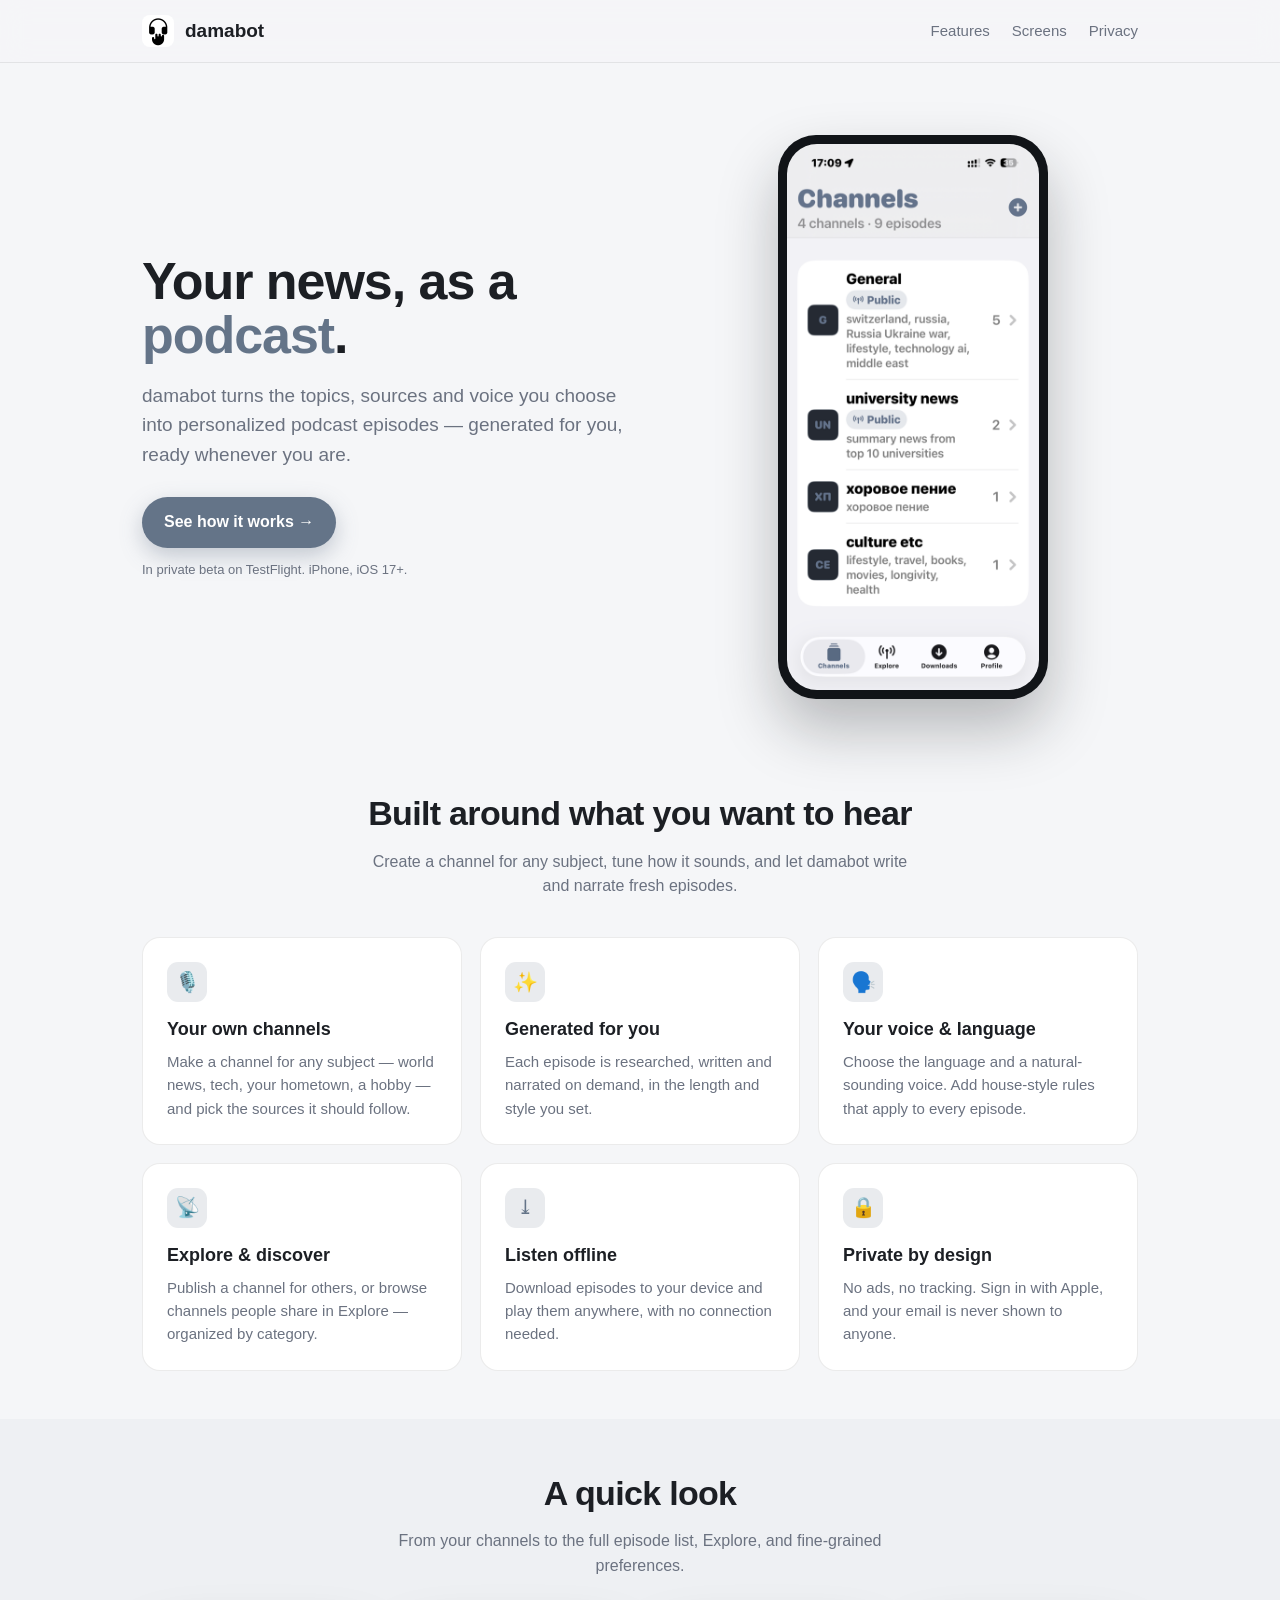
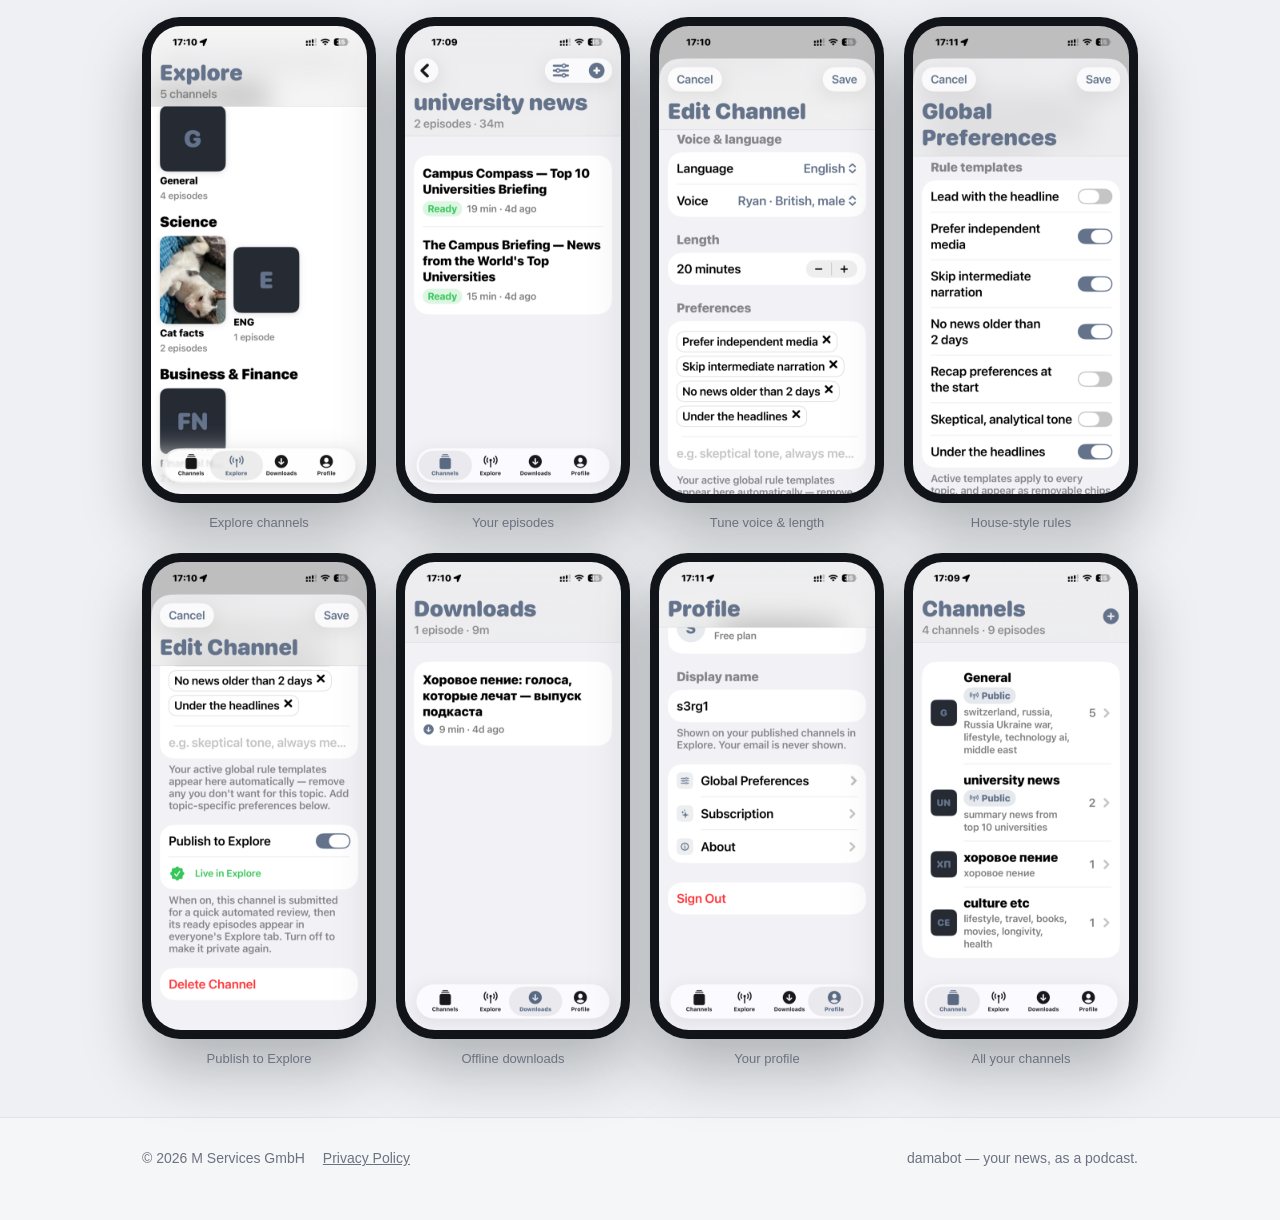
==== index.html @ f70e47fd "damabot marketing site + privacy policy" ====
<!DOCTYPE html>
<html lang="en">
<head>
  <meta charset="UTF-8" />
  <meta name="viewport" content="width=device-width, initial-scale=1.0" />
  <title>damabot — your news, as a podcast</title>
  <meta name="description" content="damabot turns the topics, sources and voices you choose into personalized news podcasts, generated for you and ready to listen on the go." />
  <link rel="icon" href="img/icon.png" />
  <link rel="apple-touch-icon" href="img/icon-180.png" />
  <meta property="og:title" content="damabot — your news, as a podcast" />
  <meta property="og:description" content="Personalized news podcasts, generated from the topics, sources and voices you choose." />
  <meta property="og:image" content="img/icon.png" />
  <link rel="stylesheet" href="style.css" />
</head>
<body>
  <header class="nav">
    <div class="wrap">
      <a class="brand" href="#top"><img src="img/icon.png" alt="damabot icon" /> damabot</a>
      <nav>
        <a href="#features">Features</a>
        <a href="#screens">Screens</a>
        <a href="privacy.html">Privacy</a>
      </nav>
    </div>
  </header>

  <main id="top">
    <section class="hero">
      <div class="wrap">
        <div>
          <h1>Your news, as a <span class="accent">podcast</span>.</h1>
          <p class="lead">damabot turns the topics, sources and voice you choose into personalized
          podcast episodes — generated for you, ready whenever you are.</p>
          <a class="cta" href="#features">See how it works →</a>
          <span class="cta-note">In private beta on TestFlight. iPhone, iOS 17+.</span>
        </div>
        <div class="hero-shot">
          <div class="phone"><img src="img/channels.png" alt="damabot Channels screen" /></div>
        </div>
      </div>
    </section>

    <section id="features">
      <div class="wrap">
        <h2 class="section-title">Built around what you want to hear</h2>
        <p class="section-sub">Create a channel for any subject, tune how it sounds, and let damabot
        write and narrate fresh episodes.</p>
        <div class="features">
          <div class="feature">
            <div class="ic">🎙️</div>
            <h3>Your own channels</h3>
            <p>Make a channel for any subject — world news, tech, your hometown, a hobby — and pick the sources it should follow.</p>
          </div>
          <div class="feature">
            <div class="ic">✨</div>
            <h3>Generated for you</h3>
            <p>Each episode is researched, written and narrated on demand, in the length and style you set.</p>
          </div>
          <div class="feature">
            <div class="ic">🗣️</div>
            <h3>Your voice & language</h3>
            <p>Choose the language and a natural-sounding voice. Add house-style rules that apply to every episode.</p>
          </div>
          <div class="feature">
            <div class="ic">📡</div>
            <h3>Explore & discover</h3>
            <p>Publish a channel for others, or browse channels people share in Explore — organized by category.</p>
          </div>
          <div class="feature">
            <div class="ic">⤓</div>
            <h3>Listen offline</h3>
            <p>Download episodes to your device and play them anywhere, with no connection needed.</p>
          </div>
          <div class="feature">
            <div class="ic">🔒</div>
            <h3>Private by design</h3>
            <p>No ads, no tracking. Sign in with Apple, and your email is never shown to anyone.</p>
          </div>
        </div>
      </div>
    </section>

    <section id="screens" style="background:#eef0f3;">
      <div class="wrap">
        <h2 class="section-title">A quick look</h2>
        <p class="section-sub">From your channels to the full episode list, Explore, and fine-grained preferences.</p>
        <div class="gallery">
          <figure><div class="phone"><img src="img/explore.png" alt="Explore screen" /></div><figcaption>Explore channels</figcaption></figure>
          <figure><div class="phone"><img src="img/episodes.png" alt="Episodes list" /></div><figcaption>Your episodes</figcaption></figure>
          <figure><div class="phone"><img src="img/edit-channel.png" alt="Channel editor" /></div><figcaption>Tune voice & length</figcaption></figure>
          <figure><div class="phone"><img src="img/preferences.png" alt="Global preferences" /></div><figcaption>House-style rules</figcaption></figure>
          <figure><div class="phone"><img src="img/publish.png" alt="Publish to Explore" /></div><figcaption>Publish to Explore</figcaption></figure>
          <figure><div class="phone"><img src="img/downloads.png" alt="Downloads" /></div><figcaption>Offline downloads</figcaption></figure>
          <figure><div class="phone"><img src="img/profile.png" alt="Profile" /></div><figcaption>Your profile</figcaption></figure>
          <figure><div class="phone"><img src="img/channels.png" alt="Channels" /></div><figcaption>All your channels</figcaption></figure>
        </div>
      </div>
    </section>
  </main>

  <footer>
    <div class="wrap">
      <span>© 2026 M Services GmbH</span>
      <a href="privacy.html">Privacy Policy</a>
      <span class="sp">damabot — your news, as a podcast.</span>
    </div>
  </footer>
</body>
</html>
---- style.css ----
:root {
  --accent: #647488;          /* app "slate" theme color */
  --accent-strong: #4d5b6b;
  --ink: #1c1f24;
  --muted: #6b7280;
  --bg: #f5f6f8;
  --card: #ffffff;
  --line: rgba(0,0,0,0.08);
  --radius: 18px;
  --maxw: 1040px;
  font-synthesis: none;
}

* { box-sizing: border-box; }

html { scroll-behavior: smooth; }

body {
  margin: 0;
  font-family: -apple-system, BlinkMacSystemFont, "Segoe UI", Roboto, Helvetica, Arial, sans-serif;
  color: var(--ink);
  background: var(--bg);
  line-height: 1.55;
  -webkit-font-smoothing: antialiased;
}

a { color: var(--accent-strong); }

.wrap { max-width: var(--maxw); margin: 0 auto; padding: 0 22px; }

/* ---- Nav ---- */
.nav {
  position: sticky; top: 0; z-index: 10;
  backdrop-filter: saturate(180%) blur(14px);
  background: rgba(245,246,248,0.8);
  border-bottom: 1px solid var(--line);
}
.nav .wrap { display: flex; align-items: center; gap: 14px; height: 62px; }
.brand { display: flex; align-items: center; gap: 11px; font-weight: 700; font-size: 19px; text-decoration: none; color: var(--ink); }
.brand img { width: 32px; height: 32px; border-radius: 8px; }
.nav nav { margin-left: auto; display: flex; gap: 22px; }
.nav nav a { text-decoration: none; color: var(--muted); font-weight: 500; font-size: 15px; }
.nav nav a:hover { color: var(--ink); }

/* ---- Hero ---- */
.hero { padding: 72px 0 40px; }
.hero .wrap { display: grid; grid-template-columns: 1.05fr 0.95fr; gap: 48px; align-items: center; }
.hero h1 { font-size: clamp(34px, 5vw, 52px); line-height: 1.05; letter-spacing: -0.02em; margin: 0 0 18px; }
.hero h1 .accent { color: var(--accent); }
.hero p.lead { font-size: 19px; color: var(--muted); margin: 0 0 28px; max-width: 30em; }
.cta { display: inline-flex; align-items: center; gap: 9px; background: var(--accent); color: #fff; text-decoration: none;
  font-weight: 600; padding: 13px 22px; border-radius: 999px; box-shadow: 0 8px 22px rgba(100,116,136,0.35); }
.cta:hover { background: var(--accent-strong); }
.cta-note { display: block; margin-top: 12px; font-size: 13px; color: var(--muted); }

.hero-shot { justify-self: center; }
.phone { width: 270px; max-width: 70vw; border-radius: 38px; padding: 9px; background: #111418;
  box-shadow: 0 30px 60px rgba(20,24,30,0.28); }
.phone img { width: 100%; display: block; border-radius: 30px; }

/* ---- Sections ---- */
section { padding: 48px 0; }
.section-title { text-align: center; font-size: clamp(26px, 3.6vw, 34px); letter-spacing: -0.02em; margin: 0 0 10px; }
.section-sub { text-align: center; color: var(--muted); margin: 0 auto 38px; max-width: 34em; }

/* ---- Features ---- */
.features { display: grid; grid-template-columns: repeat(3, 1fr); gap: 18px; }
.feature { background: var(--card); border: 1px solid var(--line); border-radius: var(--radius); padding: 24px; }
.feature .ic { width: 40px; height: 40px; border-radius: 11px; background: rgba(100,116,136,0.14); color: var(--accent);
  display: grid; place-items: center; margin-bottom: 14px; font-size: 20px; }
.feature h3 { margin: 0 0 6px; font-size: 18px; }
.feature p { margin: 0; color: var(--muted); font-size: 15px; }

/* ---- Gallery ---- */
.gallery { display: grid; grid-template-columns: repeat(4, 1fr); gap: 20px; }
.gallery figure { margin: 0; text-align: center; }
.gallery .phone { width: 100%; }
.gallery figcaption { margin-top: 10px; font-size: 13px; color: var(--muted); }

/* ---- Footer ---- */
footer { border-top: 1px solid var(--line); padding: 30px 0 50px; color: var(--muted); font-size: 14px; }
footer .wrap { display: flex; flex-wrap: wrap; gap: 8px 18px; align-items: center; }
footer a { color: var(--muted); }
footer .sp { margin-left: auto; }

/* ---- Legal page ---- */
.legal { background: var(--card); border: 1px solid var(--line); border-radius: var(--radius);
  padding: 38px clamp(20px, 5vw, 48px); margin: 40px auto; max-width: 800px; }
.legal h1 { margin-top: 0; letter-spacing: -0.02em; }
.legal h2 { margin-top: 30px; font-size: 20px; }
.legal p, .legal li { color: #33373d; }
.legal .updated { color: var(--muted); font-size: 14px; }
.back { display: inline-block; margin: 26px 0 0; text-decoration: none; font-weight: 600; }

@media (max-width: 860px) {
  .hero .wrap { grid-template-columns: 1fr; gap: 30px; text-align: center; }
  .hero p.lead { margin-left: auto; margin-right: auto; }
  .features { grid-template-columns: 1fr; }
  .gallery { grid-template-columns: repeat(2, 1fr); }
  .nav nav { display: none; }
}
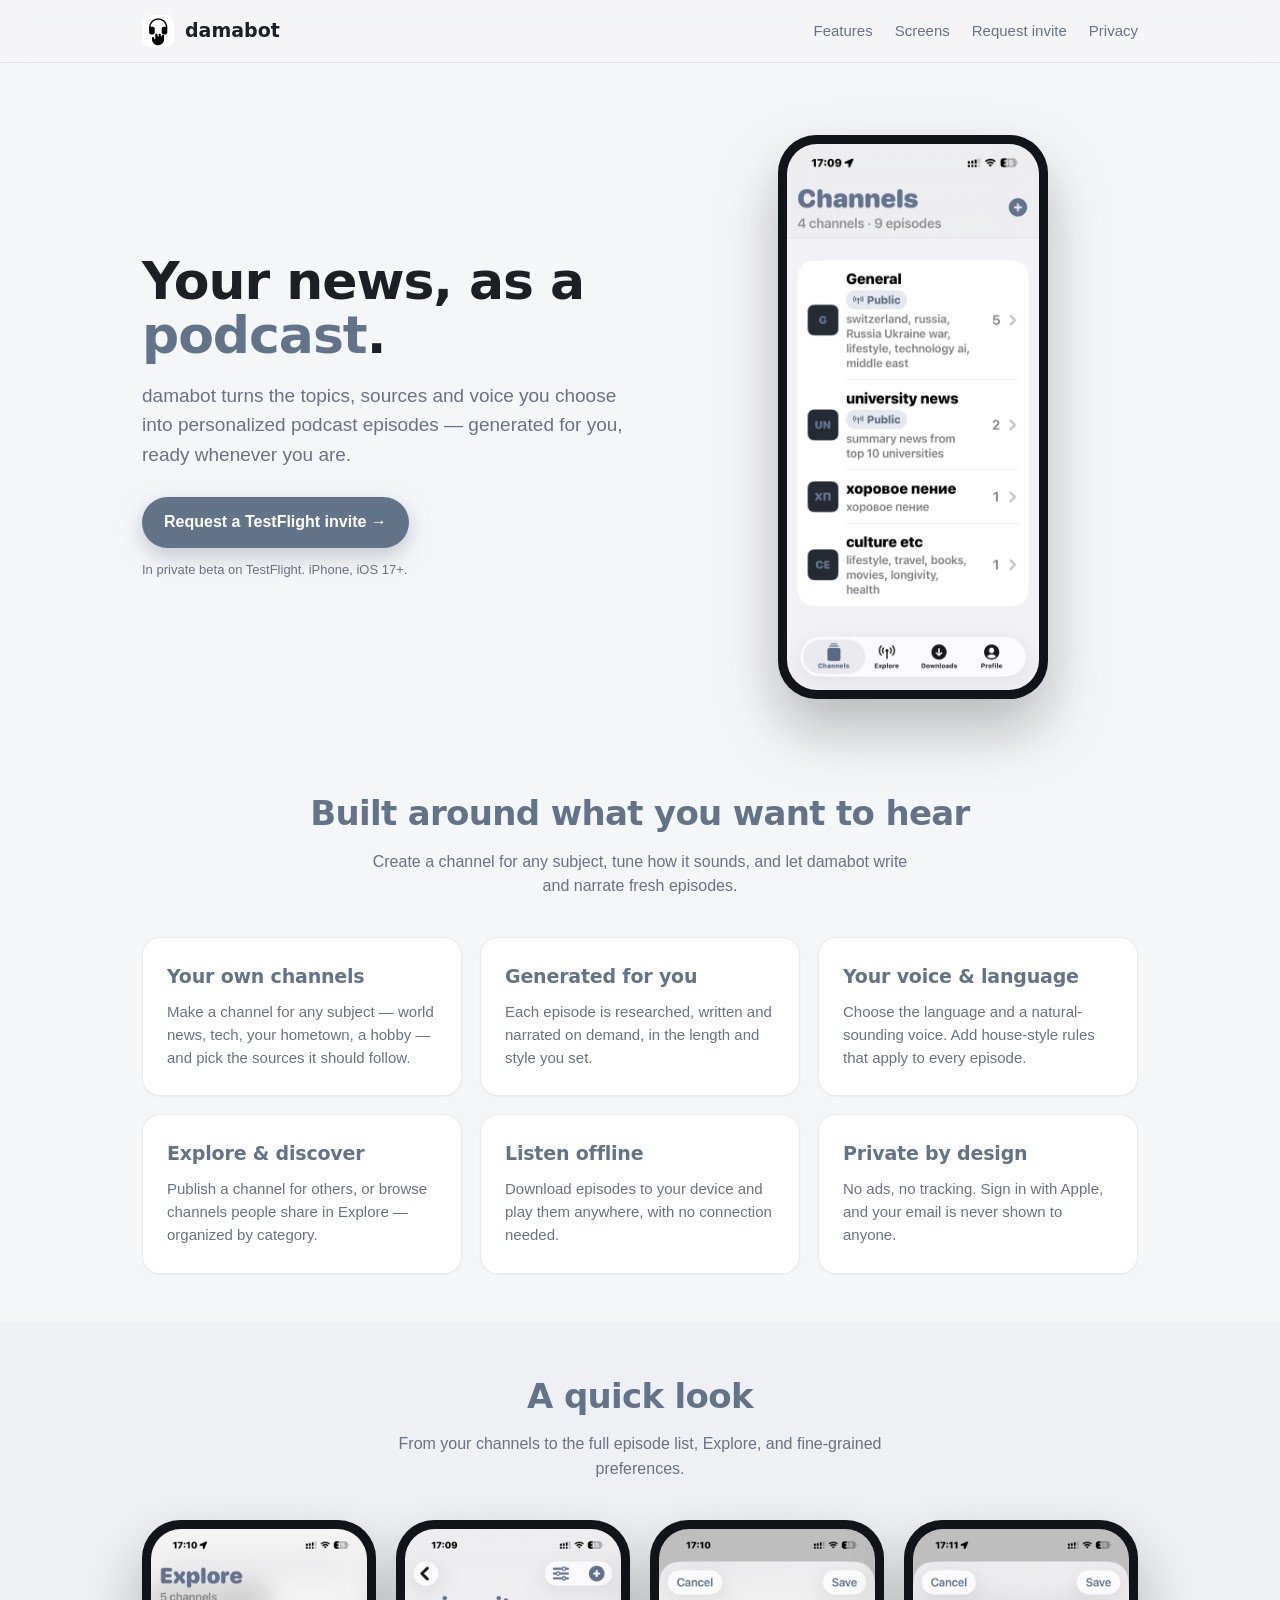
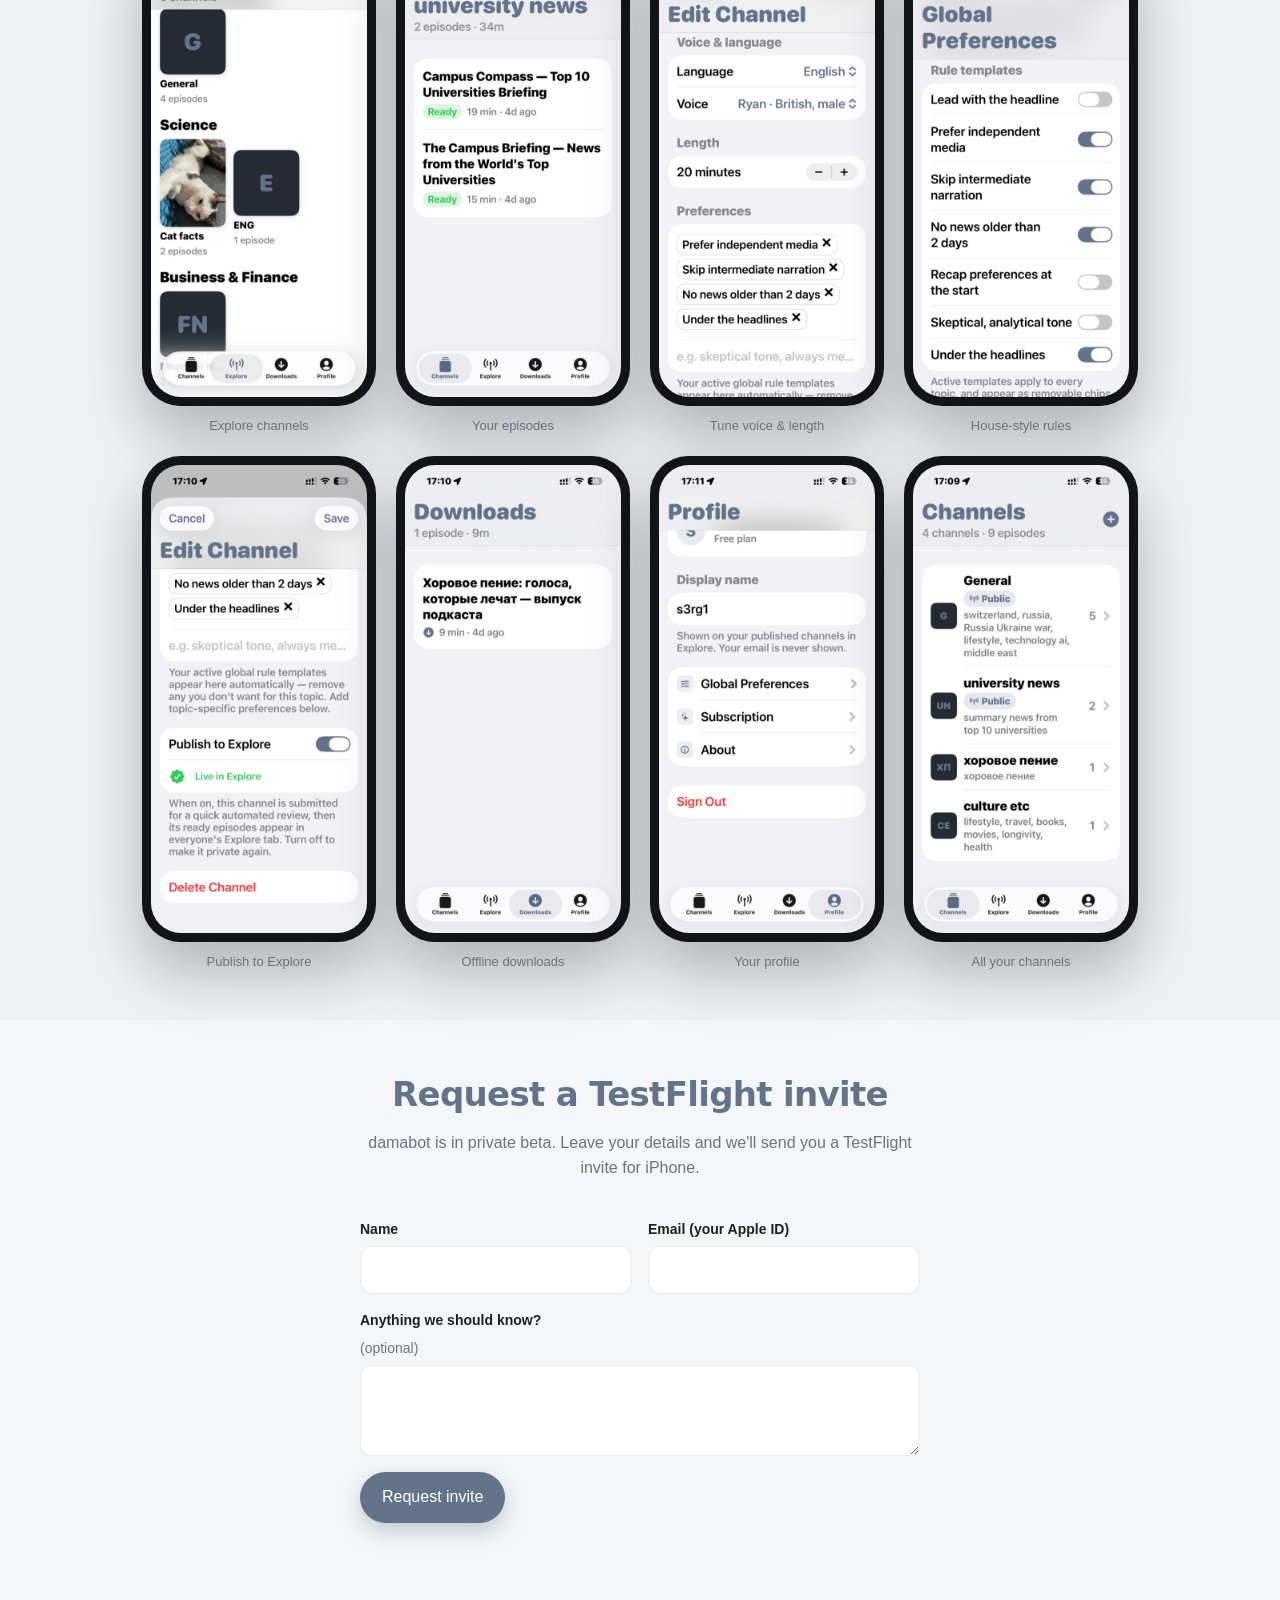
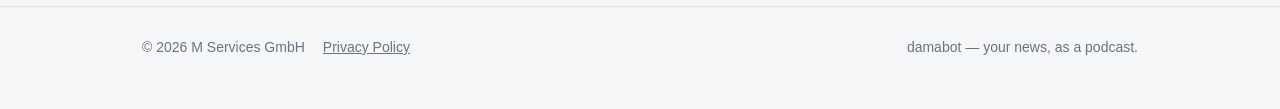
==== commit ba3de355: "Add TestFlight request form; restyle feature cards" ====
--- a/index.html
+++ b/index.html
@@ -19,6 +19,7 @@
       <nav>
         <a href="#features">Features</a>
         <a href="#screens">Screens</a>
+        <a href="#beta">Request invite</a>
         <a href="privacy.html">Privacy</a>
       </nav>
     </div>
@@ -31,7 +32,7 @@
           <h1>Your news, as a <span class="accent">podcast</span>.</h1>
           <p class="lead">damabot turns the topics, sources and voice you choose into personalized
           podcast episodes — generated for you, ready whenever you are.</p>
-          <a class="cta" href="#features">See how it works →</a>
+          <a class="cta" href="#beta">Request a TestFlight invite →</a>
           <span class="cta-note">In private beta on TestFlight. iPhone, iOS 17+.</span>
         </div>
         <div class="hero-shot">
@@ -47,32 +48,26 @@
         write and narrate fresh episodes.</p>
         <div class="features">
           <div class="feature">
-            <div class="ic">🎙️</div>
             <h3>Your own channels</h3>
             <p>Make a channel for any subject — world news, tech, your hometown, a hobby — and pick the sources it should follow.</p>
           </div>
           <div class="feature">
-            <div class="ic">✨</div>
             <h3>Generated for you</h3>
             <p>Each episode is researched, written and narrated on demand, in the length and style you set.</p>
           </div>
           <div class="feature">
-            <div class="ic">🗣️</div>
-            <h3>Your voice & language</h3>
+            <h3>Your voice &amp; language</h3>
             <p>Choose the language and a natural-sounding voice. Add house-style rules that apply to every episode.</p>
           </div>
           <div class="feature">
-            <div class="ic">📡</div>
-            <h3>Explore & discover</h3>
+            <h3>Explore &amp; discover</h3>
             <p>Publish a channel for others, or browse channels people share in Explore — organized by category.</p>
           </div>
           <div class="feature">
-            <div class="ic">⤓</div>
             <h3>Listen offline</h3>
             <p>Download episodes to your device and play them anywhere, with no connection needed.</p>
           </div>
           <div class="feature">
-            <div class="ic">🔒</div>
             <h3>Private by design</h3>
             <p>No ads, no tracking. Sign in with Apple, and your email is never shown to anyone.</p>
           </div>
@@ -96,6 +91,26 @@
         </div>
       </div>
     </section>
+
+    <section id="beta">
+      <div class="wrap">
+        <h2 class="section-title">Request a TestFlight invite</h2>
+        <p class="section-sub">damabot is in private beta. Leave your details and we'll send you a TestFlight invite for iPhone.</p>
+        <form class="beta-form" id="betaForm" action="https://formsubmit.co/contact@m-services.ch" method="POST">
+          <input type="hidden" name="_subject" value="damabot TestFlight request" />
+          <input type="hidden" name="_captcha" value="false" />
+          <input type="text" name="_honey" class="hp" tabindex="-1" autocomplete="off" aria-hidden="true" />
+          <div class="row">
+            <label>Name<input type="text" name="name" required /></label>
+            <label>Email (your Apple ID)<input type="email" name="email" required /></label>
+          </div>
+          <label>Anything we should know? <span style="font-weight:400;color:var(--muted)">(optional)</span>
+            <textarea name="note" rows="3"></textarea></label>
+          <button type="submit" class="cta">Request invite</button>
+          <p class="form-note" id="formNote" role="status"></p>
+        </form>
+      </div>
+    </section>
   </main>
 
   <footer>
@@ -105,5 +120,33 @@
       <span class="sp">damabot — your news, as a podcast.</span>
     </div>
   </footer>
+
+  <script>
+    // Submit the beta request without leaving the page (FormSubmit AJAX endpoint).
+    // Falls back to a normal POST (the form's action) if JavaScript is disabled.
+    document.getElementById('betaForm').addEventListener('submit', async function (e) {
+      e.preventDefault();
+      var form = e.target, note = document.getElementById('formNote');
+      if (form._honey.value) return;            // honeypot: ignore bots
+      note.className = 'form-note'; note.textContent = 'Sending…';
+      try {
+        var res = await fetch('https://formsubmit.co/ajax/contact@m-services.ch', {
+          method: 'POST',
+          headers: { 'Content-Type': 'application/json', 'Accept': 'application/json' },
+          body: JSON.stringify({
+            name: form.name.value, email: form.email.value, note: form.note.value,
+            _subject: 'damabot TestFlight request'
+          })
+        });
+        if (!res.ok) throw new Error();
+        form.reset();
+        note.className = 'form-note ok';
+        note.textContent = 'Thanks! We got your request and will send your TestFlight invite soon.';
+      } catch (_) {
+        note.className = 'form-note err';
+        note.textContent = 'Something went wrong — please email contact@m-services.ch directly.';
+      }
+    });
+  </script>
 </body>
 </html>
--- a/style.css
+++ b/style.css
@@ -8,6 +8,8 @@
   --line: rgba(0,0,0,0.08);
   --radius: 18px;
   --maxw: 1040px;
+  /* SF Rounded on Apple devices — matches the app's rounded, theme-colored titles. */
+  --rounded: ui-rounded, "SF Pro Rounded", -apple-system, BlinkMacSystemFont, system-ui, sans-serif;
   font-synthesis: none;
 }
 
@@ -36,7 +38,7 @@
   border-bottom: 1px solid var(--line);
 }
 .nav .wrap { display: flex; align-items: center; gap: 14px; height: 62px; }
-.brand { display: flex; align-items: center; gap: 11px; font-weight: 700; font-size: 19px; text-decoration: none; color: var(--ink); }
+.brand { display: flex; align-items: center; gap: 11px; font-family: var(--rounded); font-weight: 700; font-size: 19px; text-decoration: none; color: var(--ink); }
 .brand img { width: 32px; height: 32px; border-radius: 8px; }
 .nav nav { margin-left: auto; display: flex; gap: 22px; }
 .nav nav a { text-decoration: none; color: var(--muted); font-weight: 500; font-size: 15px; }
@@ -45,7 +47,7 @@
 /* ---- Hero ---- */
 .hero { padding: 72px 0 40px; }
 .hero .wrap { display: grid; grid-template-columns: 1.05fr 0.95fr; gap: 48px; align-items: center; }
-.hero h1 { font-size: clamp(34px, 5vw, 52px); line-height: 1.05; letter-spacing: -0.02em; margin: 0 0 18px; }
+.hero h1 { font-family: var(--rounded); font-size: clamp(34px, 5vw, 52px); line-height: 1.05; letter-spacing: -0.02em; margin: 0 0 18px; }
 .hero h1 .accent { color: var(--accent); }
 .hero p.lead { font-size: 19px; color: var(--muted); margin: 0 0 28px; max-width: 30em; }
 .cta { display: inline-flex; align-items: center; gap: 9px; background: var(--accent); color: #fff; text-decoration: none;
@@ -60,15 +62,15 @@
 
 /* ---- Sections ---- */
 section { padding: 48px 0; }
-.section-title { text-align: center; font-size: clamp(26px, 3.6vw, 34px); letter-spacing: -0.02em; margin: 0 0 10px; }
+.section-title { font-family: var(--rounded); text-align: center; font-size: clamp(26px, 3.6vw, 34px); letter-spacing: -0.02em; margin: 0 0 10px; color: var(--accent); }
 .section-sub { text-align: center; color: var(--muted); margin: 0 auto 38px; max-width: 34em; }
 
 /* ---- Features ---- */
 .features { display: grid; grid-template-columns: repeat(3, 1fr); gap: 18px; }
-.feature { background: var(--card); border: 1px solid var(--line); border-radius: var(--radius); padding: 24px; }
-.feature .ic { width: 40px; height: 40px; border-radius: 11px; background: rgba(100,116,136,0.14); color: var(--accent);
-  display: grid; place-items: center; margin-bottom: 14px; font-size: 20px; }
-.feature h3 { margin: 0 0 6px; font-size: 18px; }
+.feature { background: var(--card); border: 1px solid var(--line); border-radius: var(--radius); padding: 24px 24px 26px;
+  box-shadow: 0 1px 2px rgba(20,24,30,0.04); }
+.feature h3 { font-family: var(--rounded); margin: 0 0 8px; font-size: 19px; font-weight: 700;
+  letter-spacing: -0.01em; color: var(--accent); }
 .feature p { margin: 0; color: var(--muted); font-size: 15px; }
 
 /* ---- Gallery ---- */
@@ -76,6 +78,21 @@
 .gallery figure { margin: 0; text-align: center; }
 .gallery .phone { width: 100%; }
 .gallery figcaption { margin-top: 10px; font-size: 13px; color: var(--muted); }
+
+/* ---- Beta request form ---- */
+.beta-form { max-width: 560px; margin: 0 auto; display: flex; flex-direction: column; gap: 16px; }
+.beta-form .row { display: flex; gap: 16px; }
+.beta-form label { flex: 1; display: flex; flex-direction: column; gap: 6px; font-size: 14px; font-weight: 600; color: var(--ink); }
+.beta-form input, .beta-form textarea {
+  font: inherit; font-weight: 400; padding: 12px 14px; border: 1px solid var(--line); border-radius: 12px;
+  background: var(--card); color: var(--ink); width: 100%; }
+.beta-form input:focus, .beta-form textarea:focus { outline: 2px solid rgba(100,116,136,0.45); border-color: transparent; }
+.beta-form textarea { resize: vertical; }
+.beta-form button { align-self: flex-start; border: 0; cursor: pointer; font: inherit; }
+.form-note { margin: 2px 0 0; font-size: 14px; min-height: 1.2em; }
+.form-note.ok { color: #1d7a4d; }
+.form-note.err { color: #b3261e; }
+.hp { position: absolute; left: -9999px; }
 
 /* ---- Footer ---- */
 footer { border-top: 1px solid var(--line); padding: 30px 0 50px; color: var(--muted); font-size: 14px; }
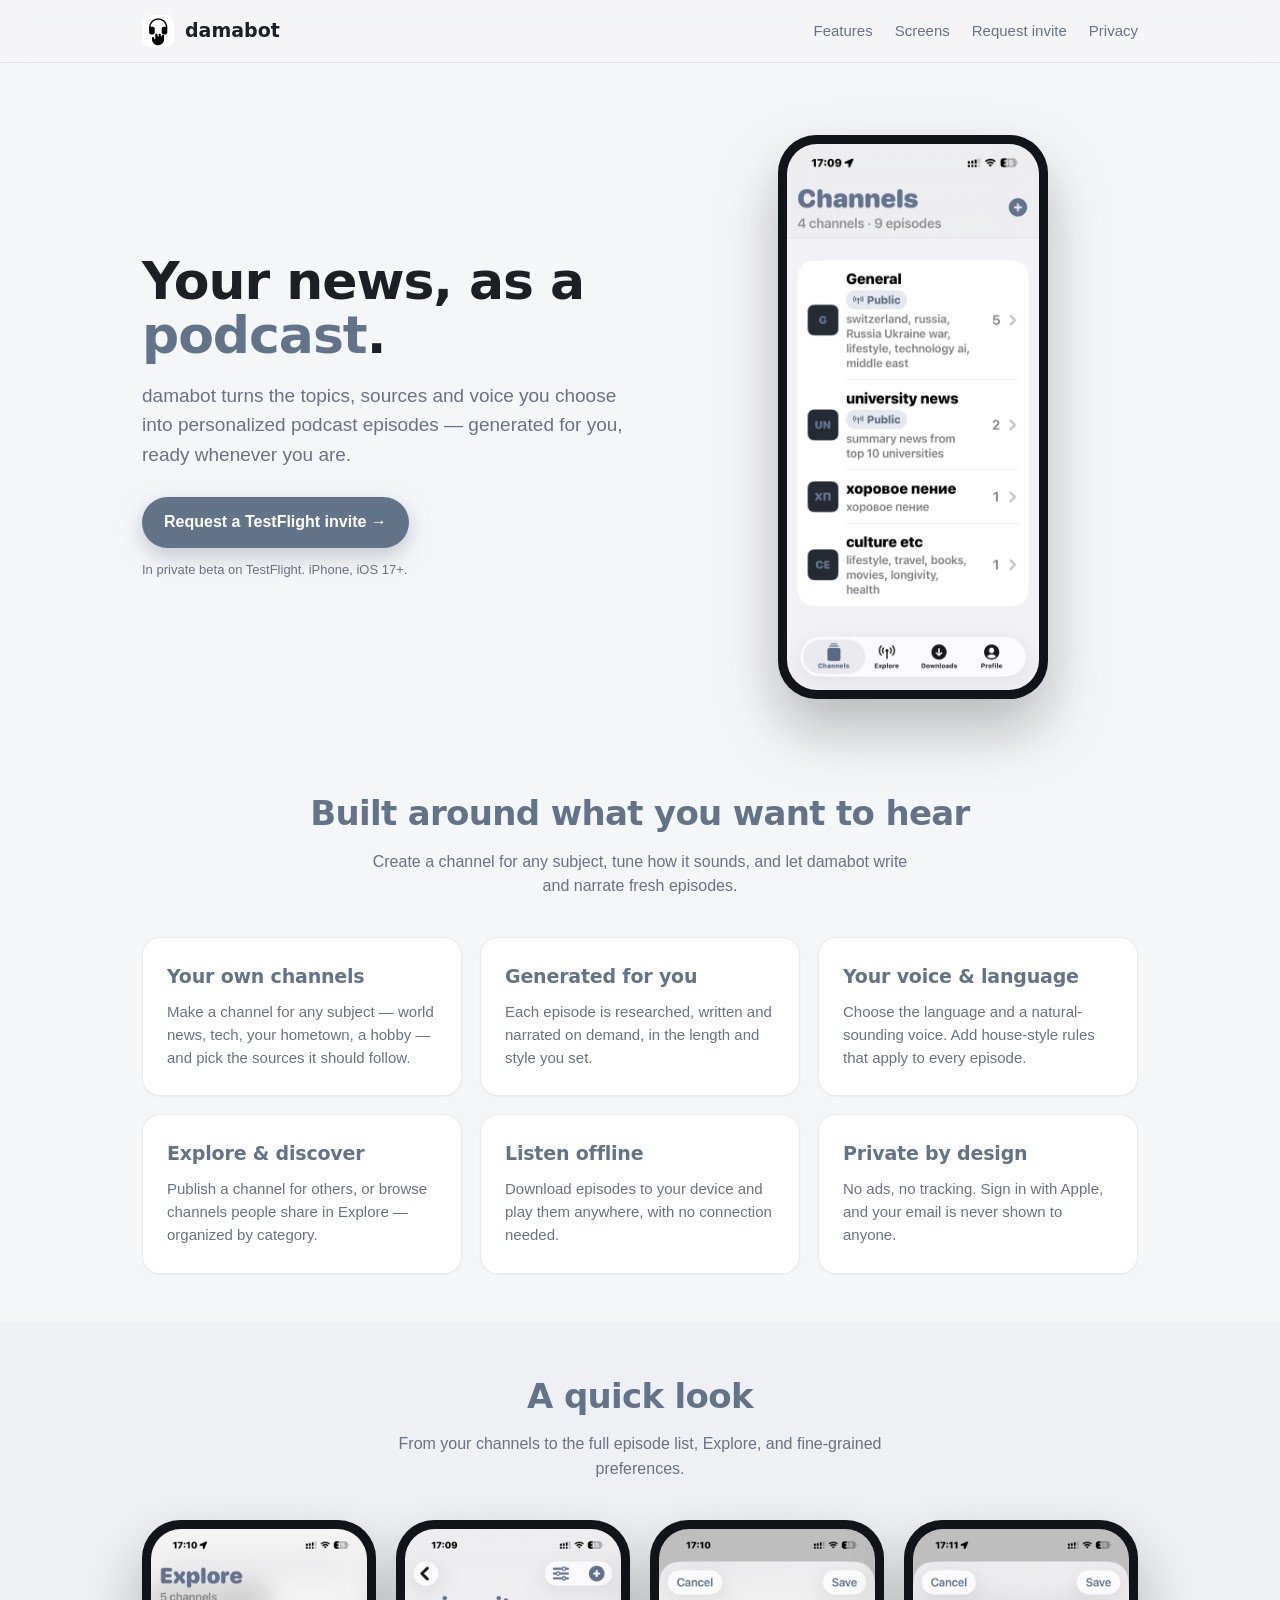
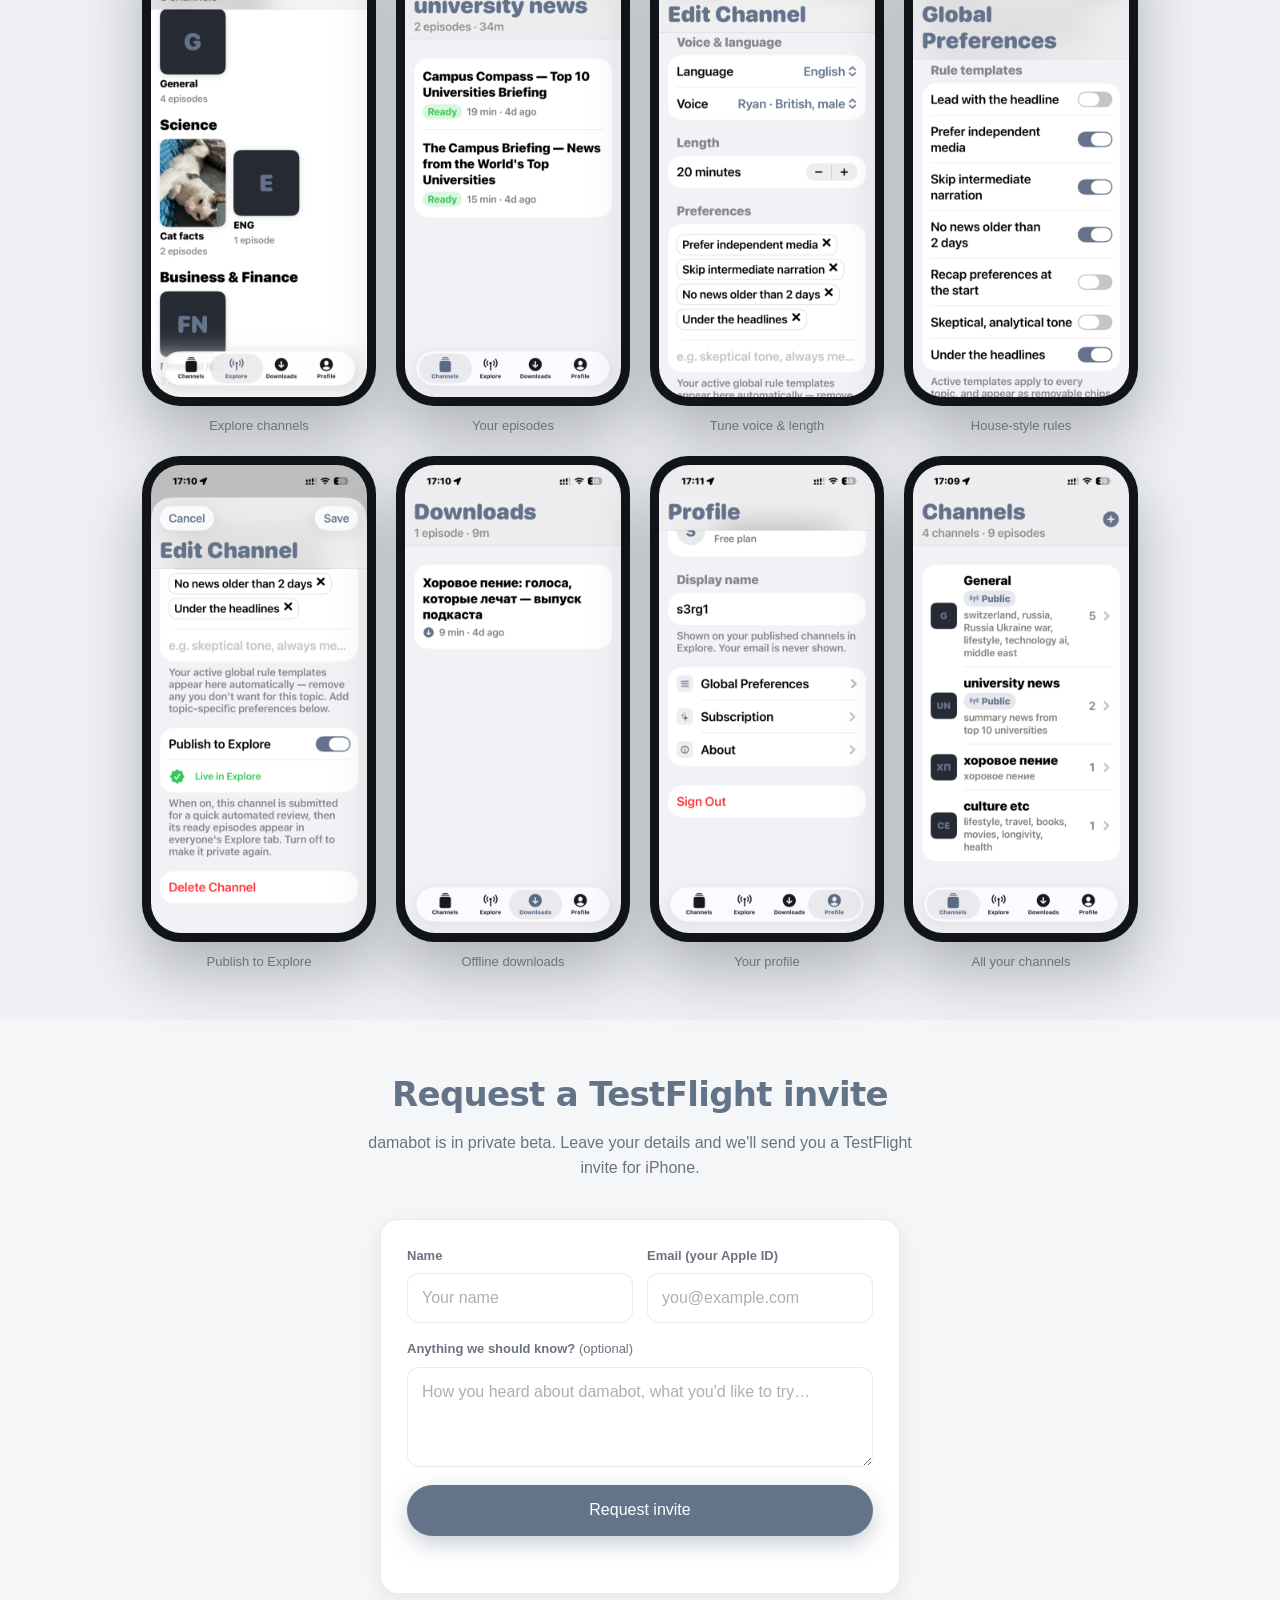
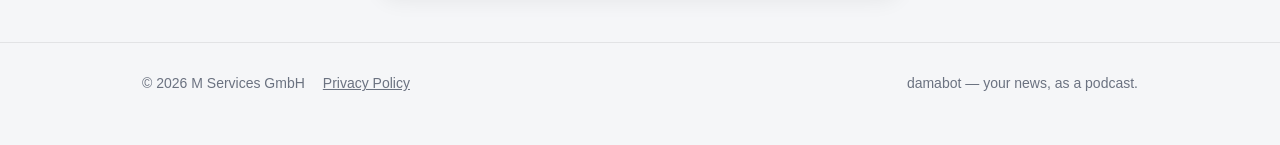
==== commit 5d5cfadd: "Polish beta form + cache-bust CSS" ====
--- a/index.html
+++ b/index.html
@@ -10,7 +10,7 @@
   <meta property="og:title" content="damabot — your news, as a podcast" />
   <meta property="og:description" content="Personalized news podcasts, generated from the topics, sources and voices you choose." />
   <meta property="og:image" content="img/icon.png" />
-  <link rel="stylesheet" href="style.css" />
+  <link rel="stylesheet" href="style.css?v=3" />
 </head>
 <body>
   <header class="nav">
@@ -101,11 +101,19 @@
           <input type="hidden" name="_captcha" value="false" />
           <input type="text" name="_honey" class="hp" tabindex="-1" autocomplete="off" aria-hidden="true" />
           <div class="row">
-            <label>Name<input type="text" name="name" required /></label>
-            <label>Email (your Apple ID)<input type="email" name="email" required /></label>
+            <div class="field">
+              <label for="bf-name">Name</label>
+              <input id="bf-name" type="text" name="name" placeholder="Your name" required />
+            </div>
+            <div class="field">
+              <label for="bf-email">Email (your Apple ID)</label>
+              <input id="bf-email" type="email" name="email" placeholder="you@example.com" required />
+            </div>
           </div>
-          <label>Anything we should know? <span style="font-weight:400;color:var(--muted)">(optional)</span>
-            <textarea name="note" rows="3"></textarea></label>
+          <div class="field">
+            <label for="bf-note">Anything we should know? <span class="opt">(optional)</span></label>
+            <textarea id="bf-note" name="note" rows="3" placeholder="How you heard about damabot, what you'd like to try…"></textarea>
+          </div>
           <button type="submit" class="cta">Request invite</button>
           <p class="form-note" id="formNote" role="status"></p>
         </form>
--- a/style.css
+++ b/style.css
@@ -80,19 +80,24 @@
 .gallery figcaption { margin-top: 10px; font-size: 13px; color: var(--muted); }
 
 /* ---- Beta request form ---- */
-.beta-form { max-width: 560px; margin: 0 auto; display: flex; flex-direction: column; gap: 16px; }
-.beta-form .row { display: flex; gap: 16px; }
-.beta-form label { flex: 1; display: flex; flex-direction: column; gap: 6px; font-size: 14px; font-weight: 600; color: var(--ink); }
-.beta-form input, .beta-form textarea {
-  font: inherit; font-weight: 400; padding: 12px 14px; border: 1px solid var(--line); border-radius: 12px;
-  background: var(--card); color: var(--ink); width: 100%; }
-.beta-form input:focus, .beta-form textarea:focus { outline: 2px solid rgba(100,116,136,0.45); border-color: transparent; }
-.beta-form textarea { resize: vertical; }
-.beta-form button { align-self: flex-start; border: 0; cursor: pointer; font: inherit; }
-.form-note { margin: 2px 0 0; font-size: 14px; min-height: 1.2em; }
+.beta-form { max-width: 520px; margin: 0 auto; background: var(--card); border: 1px solid var(--line);
+  border-radius: var(--radius); padding: 26px; box-shadow: 0 6px 22px rgba(20,24,30,0.07);
+  display: flex; flex-direction: column; gap: 16px; }
+.beta-form .row { display: flex; gap: 14px; }
+.beta-form .field { flex: 1; display: flex; flex-direction: column; gap: 7px; min-width: 0; }
+.beta-form label { font-size: 13px; font-weight: 600; color: var(--muted); }
+.beta-form label .opt { font-weight: 400; }
+.beta-form input, .beta-form textarea { font: inherit; padding: 12px 14px; border: 1px solid var(--line);
+  border-radius: 12px; background: #fff; color: var(--ink); width: 100%; }
+.beta-form input::placeholder, .beta-form textarea::placeholder { color: #aab0b8; }
+.beta-form input:focus, .beta-form textarea:focus { outline: none; border-color: var(--accent);
+  box-shadow: 0 0 0 3px rgba(100,116,136,0.18); }
+.beta-form textarea { resize: vertical; min-height: 80px; }
+.beta-form button { width: 100%; justify-content: center; border: 0; cursor: pointer; font: inherit; margin-top: 2px; }
+.form-note { margin: 0; text-align: center; font-size: 14px; min-height: 1.1em; }
 .form-note.ok { color: #1d7a4d; }
 .form-note.err { color: #b3261e; }
-.hp { position: absolute; left: -9999px; }
+.hp { position: absolute; left: -9999px; width: 1px; height: 1px; overflow: hidden; }
 
 /* ---- Footer ---- */
 footer { border-top: 1px solid var(--line); padding: 30px 0 50px; color: var(--muted); font-size: 14px; }
@@ -114,5 +119,6 @@
   .hero p.lead { margin-left: auto; margin-right: auto; }
   .features { grid-template-columns: 1fr; }
   .gallery { grid-template-columns: repeat(2, 1fr); }
+  .beta-form .row { flex-direction: column; }
   .nav nav { display: none; }
 }
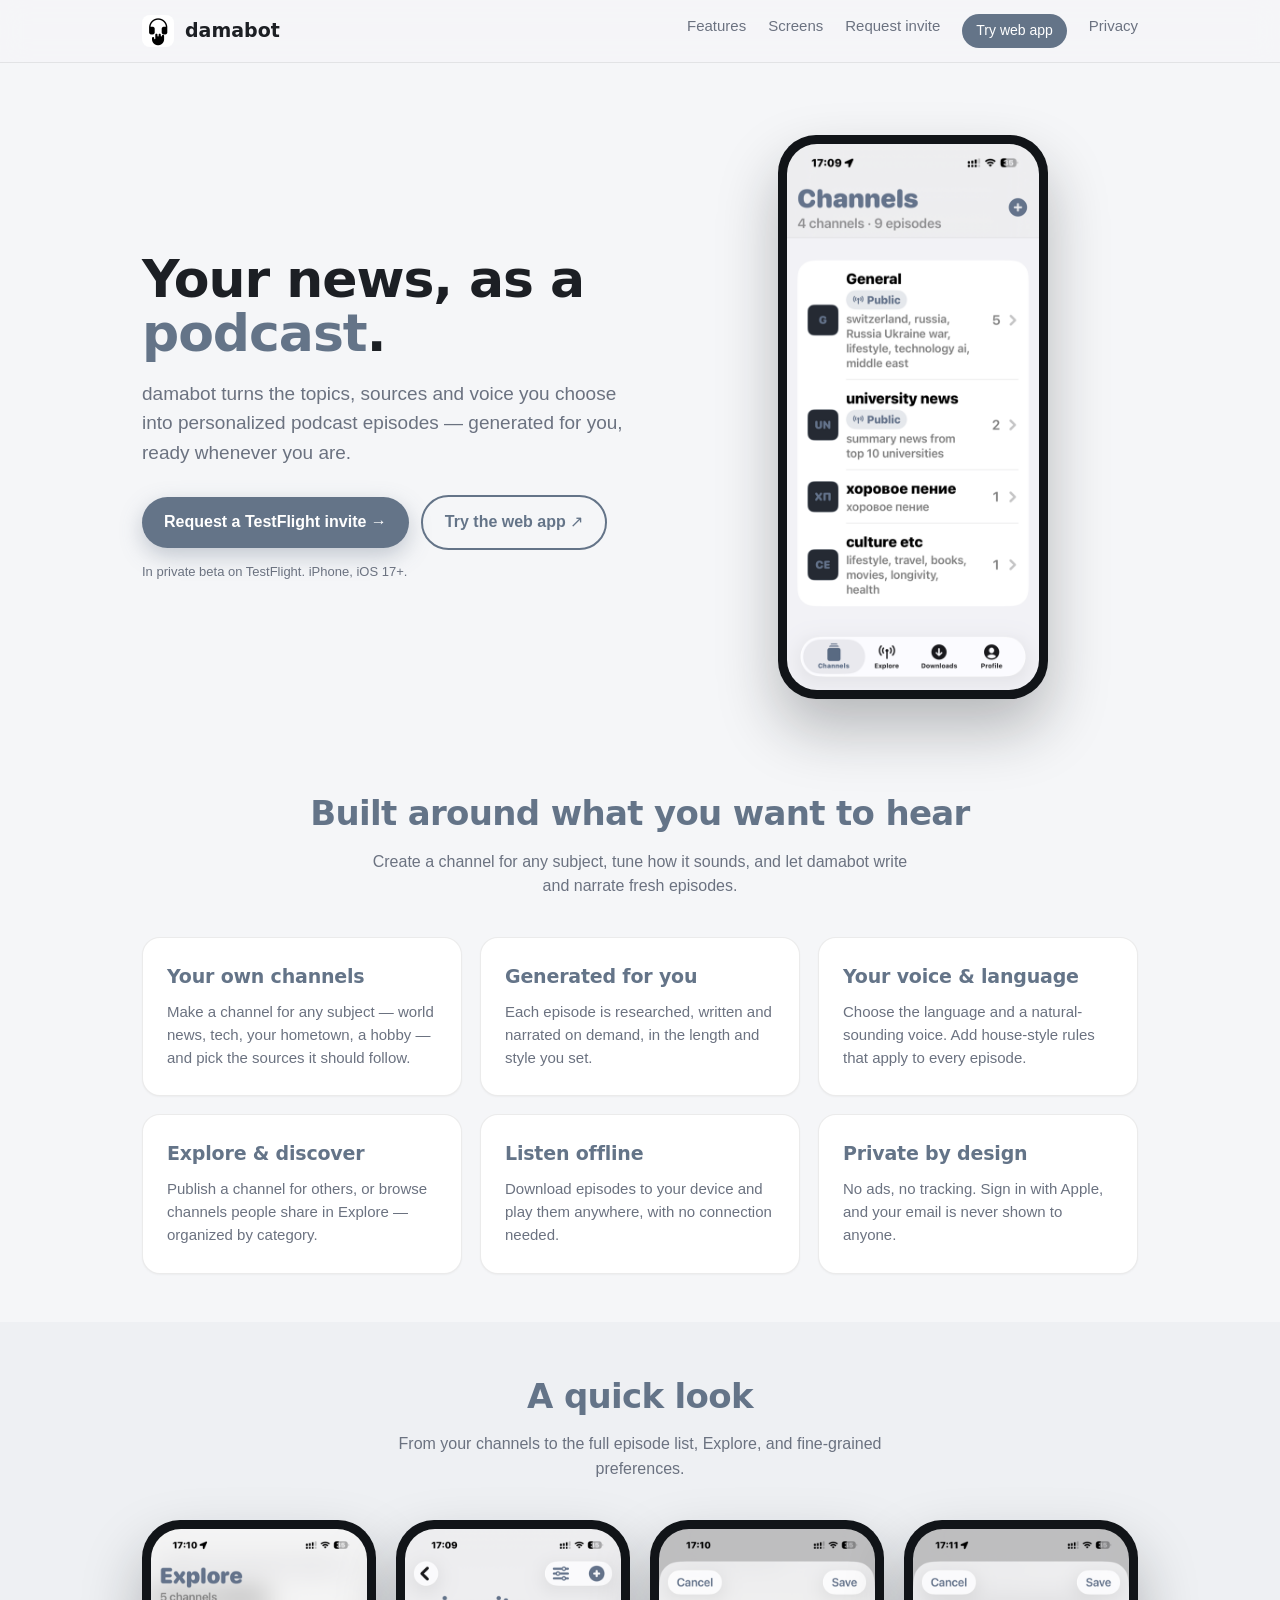
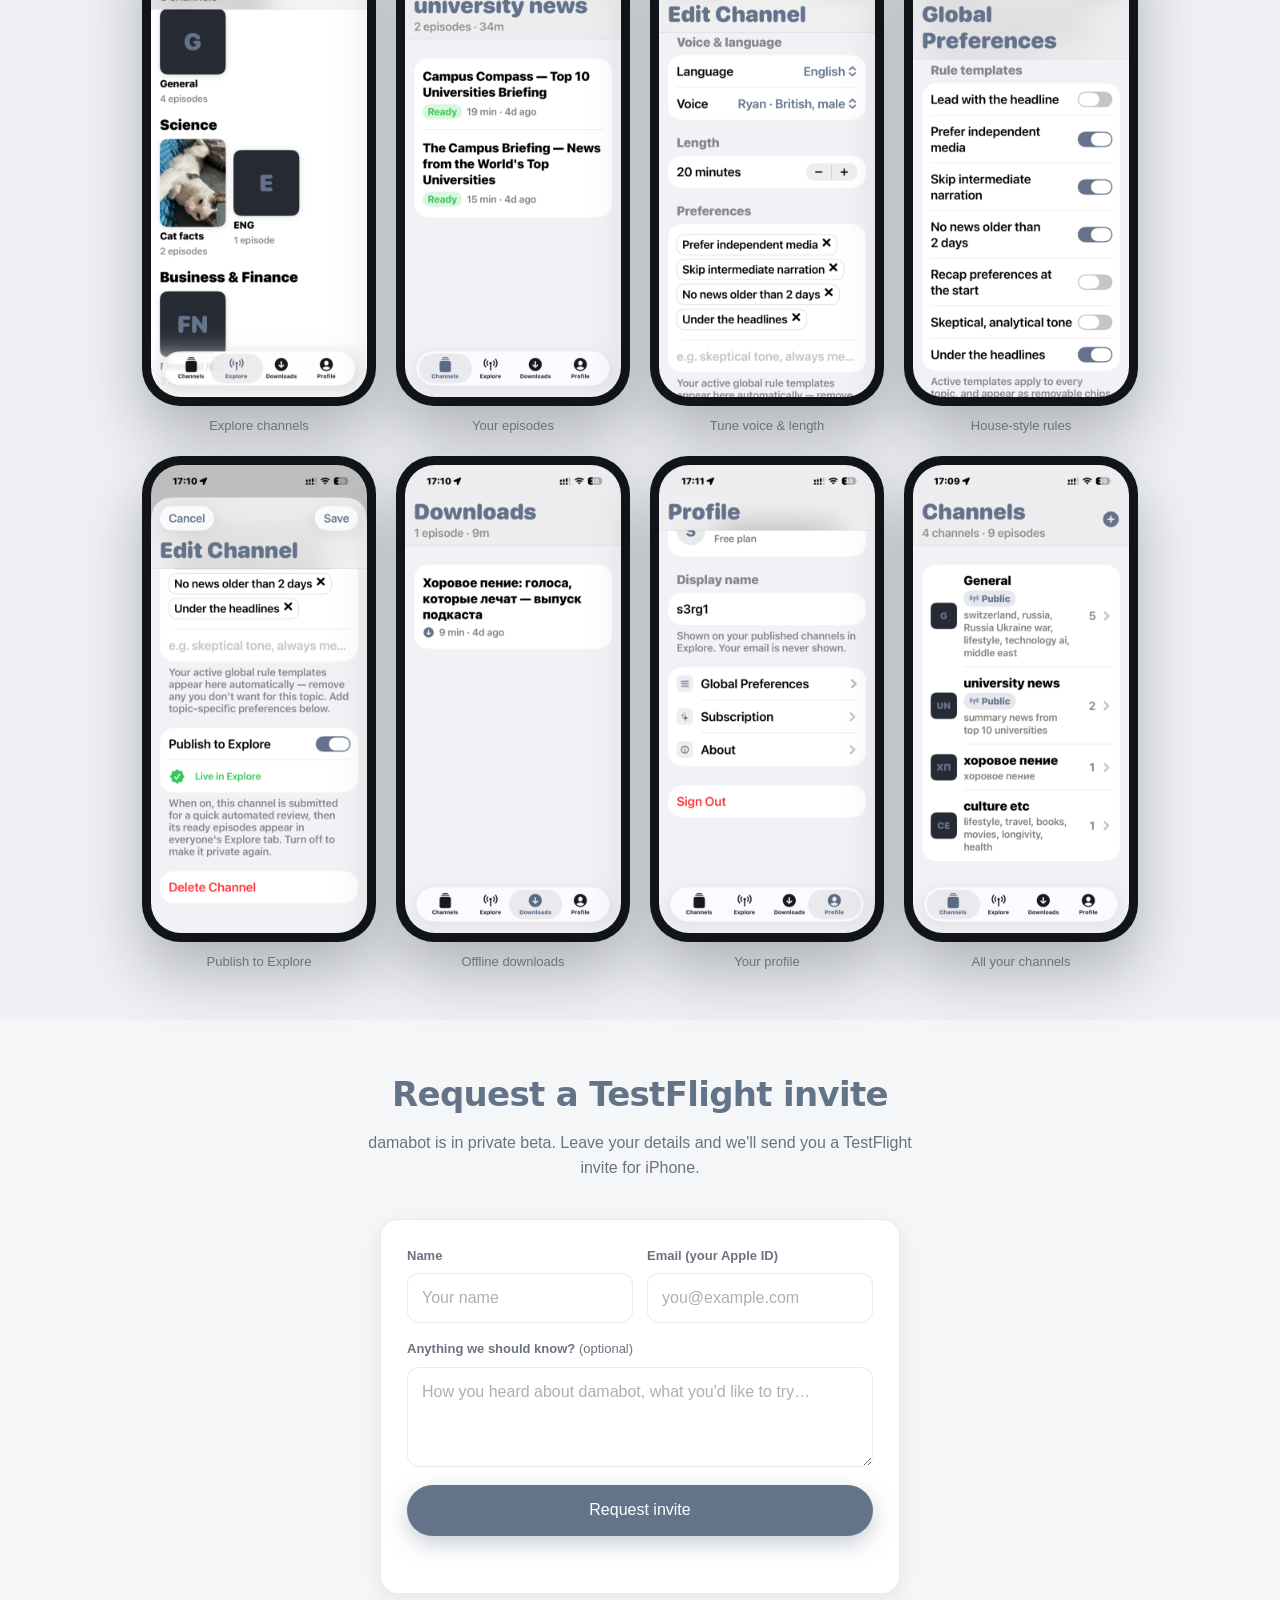
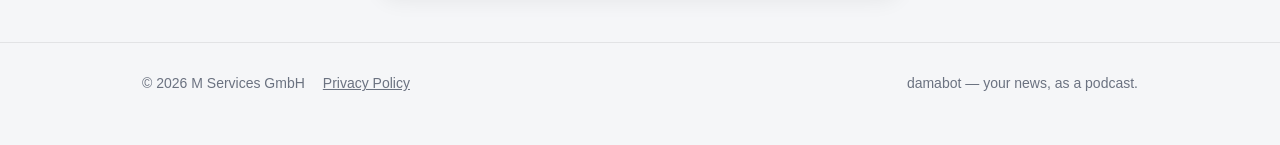
==== commit 4e88e5ac: "Add web app link and badge to hero and nav" ====
--- a/index.html
+++ b/index.html
@@ -20,6 +20,7 @@
         <a href="#features">Features</a>
         <a href="#screens">Screens</a>
         <a href="#beta">Request invite</a>
+        <a href="https://mservice-ch.github.io/damabot-app/" class="nav-webapp">Try web app</a>
         <a href="privacy.html">Privacy</a>
       </nav>
     </div>
@@ -32,7 +33,10 @@
           <h1>Your news, as a <span class="accent">podcast</span>.</h1>
           <p class="lead">damabot turns the topics, sources and voice you choose into personalized
           podcast episodes — generated for you, ready whenever you are.</p>
-          <a class="cta" href="#beta">Request a TestFlight invite →</a>
+          <div class="cta-group">
+            <a class="cta" href="#beta">Request a TestFlight invite →</a>
+            <a class="cta cta-secondary" href="https://mservice-ch.github.io/damabot-app/">Try the web app ↗</a>
+          </div>
           <span class="cta-note">In private beta on TestFlight. iPhone, iOS 17+.</span>
         </div>
         <div class="hero-shot">
@@ -96,7 +100,7 @@
       <div class="wrap">
         <h2 class="section-title">Request a TestFlight invite</h2>
         <p class="section-sub">damabot is in private beta. Leave your details and we'll send you a TestFlight invite for iPhone.</p>
-        <form class="beta-form" id="betaForm" action="https://formsubmit.co/contact@m-services.ch" method="POST">
+        <form class="beta-form" id="betaForm" action="https://formsubmit.co/f3837d2e22599718520ee9d4a3652b2a" method="POST">
           <input type="hidden" name="_subject" value="damabot TestFlight request" />
           <input type="hidden" name="_captcha" value="false" />
           <input type="text" name="_honey" class="hp" tabindex="-1" autocomplete="off" aria-hidden="true" />
@@ -138,7 +142,7 @@
       if (form._honey.value) return;            // honeypot: ignore bots
       note.className = 'form-note'; note.textContent = 'Sending…';
       try {
-        var res = await fetch('https://formsubmit.co/ajax/contact@m-services.ch', {
+        var res = await fetch('https://formsubmit.co/ajax/f3837d2e22599718520ee9d4a3652b2a', {
           method: 'POST',
           headers: { 'Content-Type': 'application/json', 'Accept': 'application/json' },
           body: JSON.stringify({
--- a/style.css
+++ b/style.css
@@ -54,6 +54,10 @@
   font-weight: 600; padding: 13px 22px; border-radius: 999px; box-shadow: 0 8px 22px rgba(100,116,136,0.35); }
 .cta:hover { background: var(--accent-strong); }
 .cta-note { display: block; margin-top: 12px; font-size: 13px; color: var(--muted); }
+.cta-group { display: flex; flex-wrap: wrap; gap: 12px; align-items: center; }
+.cta-secondary { background: transparent; color: var(--accent); border: 2px solid var(--accent); box-shadow: none; }
+.cta-secondary:hover { background: var(--accent); color: #fff; }
+.nav-webapp { background: var(--accent); color: #fff !important; padding: 6px 14px; border-radius: 999px; font-size: 14px !important; }
 
 .hero-shot { justify-self: center; }
 .phone { width: 270px; max-width: 70vw; border-radius: 38px; padding: 9px; background: #111418;
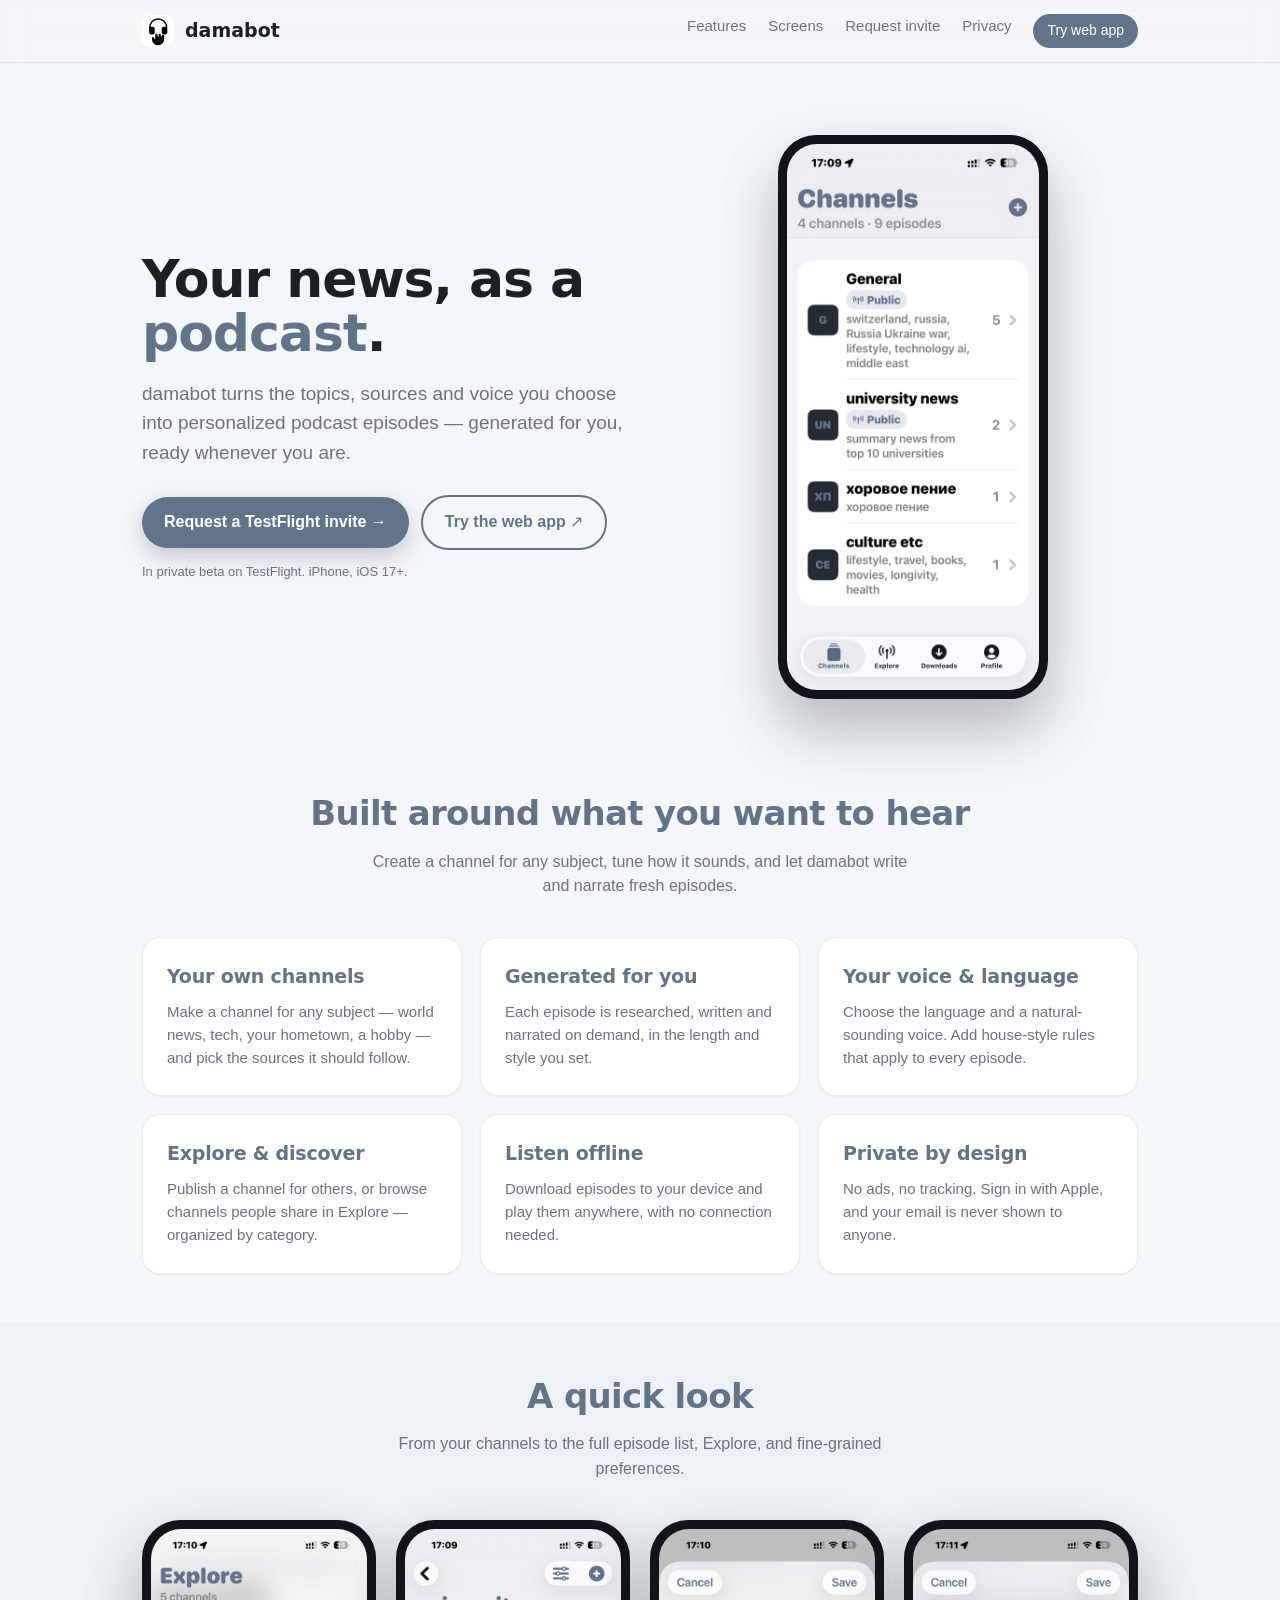
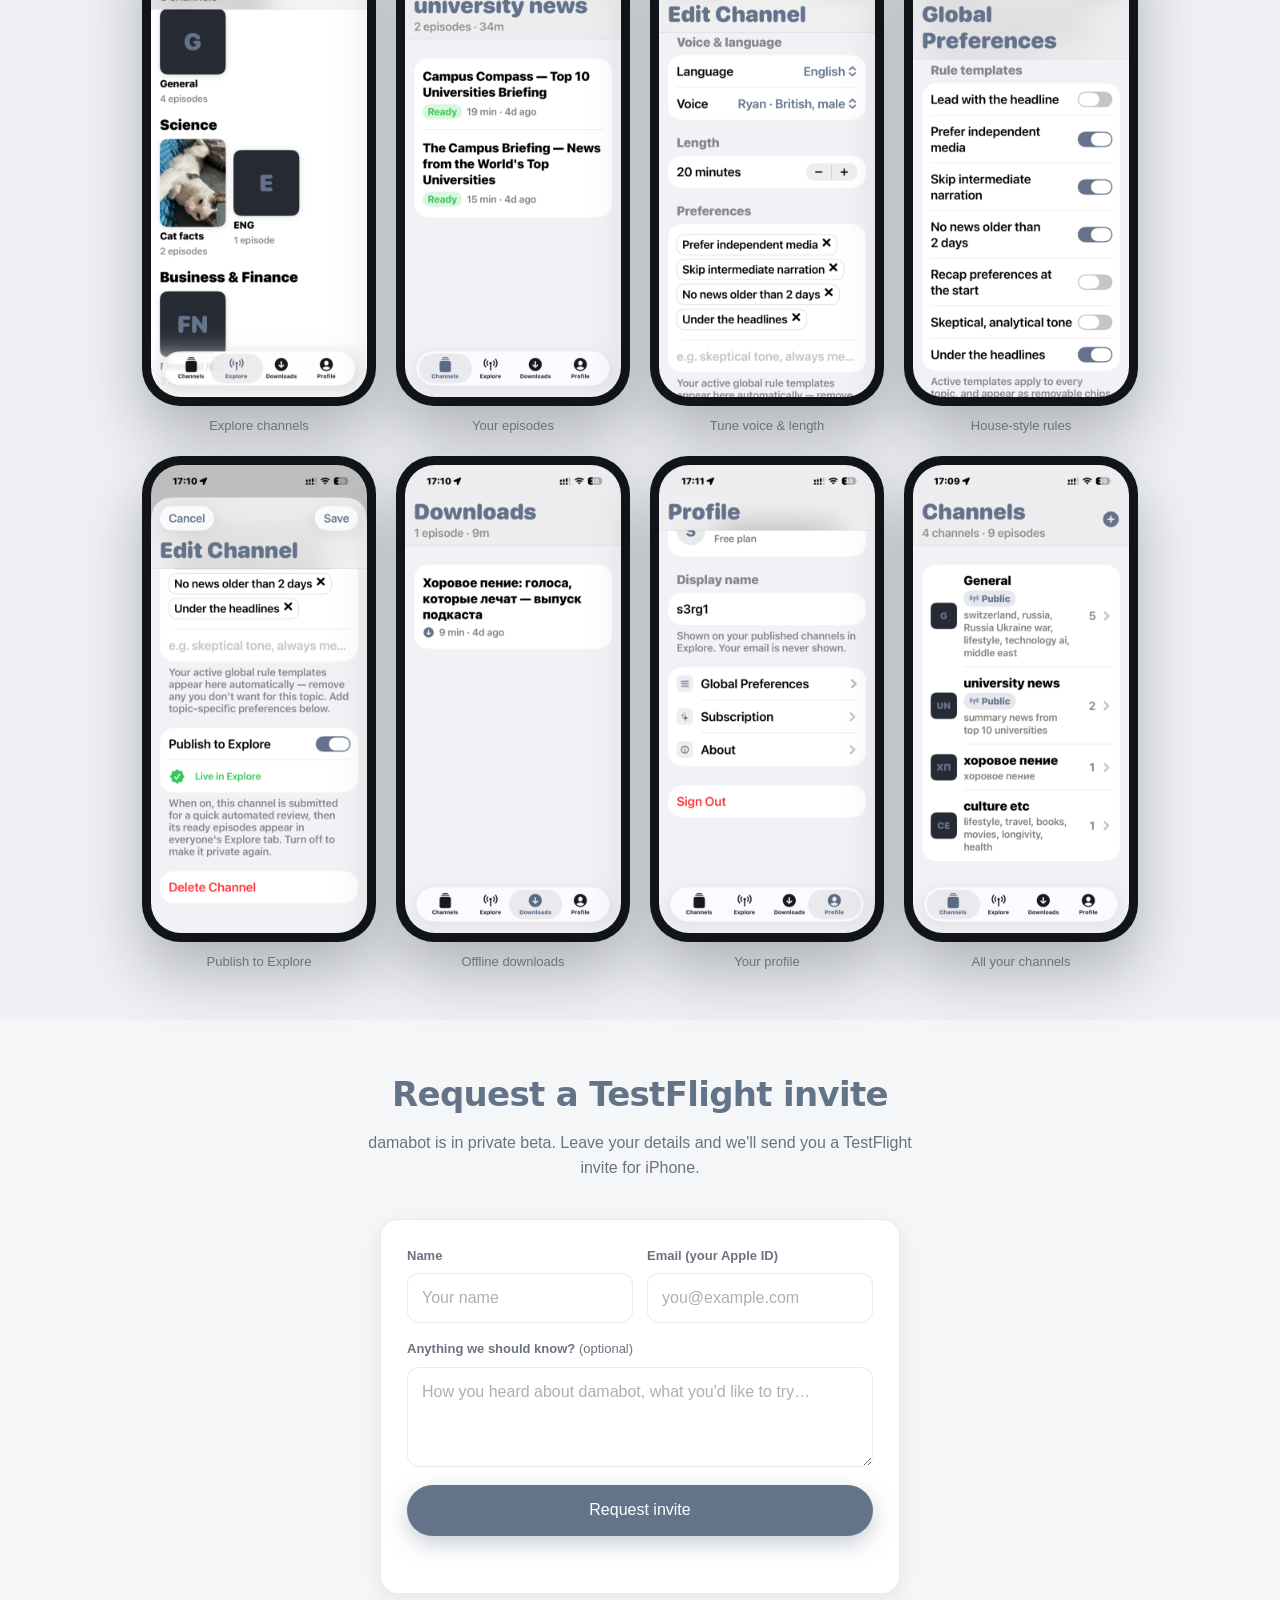
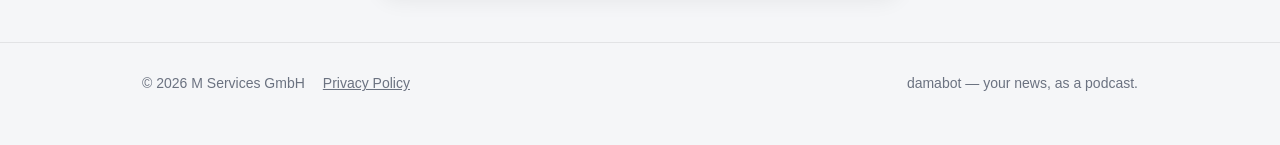
==== commit 3d723fa2: "Move Try web app button to end of nav" ====
--- a/index.html
+++ b/index.html
@@ -20,8 +20,8 @@
         <a href="#features">Features</a>
         <a href="#screens">Screens</a>
         <a href="#beta">Request invite</a>
+        <a href="privacy.html">Privacy</a>
         <a href="https://mservice-ch.github.io/damabot-app/" class="nav-webapp">Try web app</a>
-        <a href="privacy.html">Privacy</a>
       </nav>
     </div>
   </header>
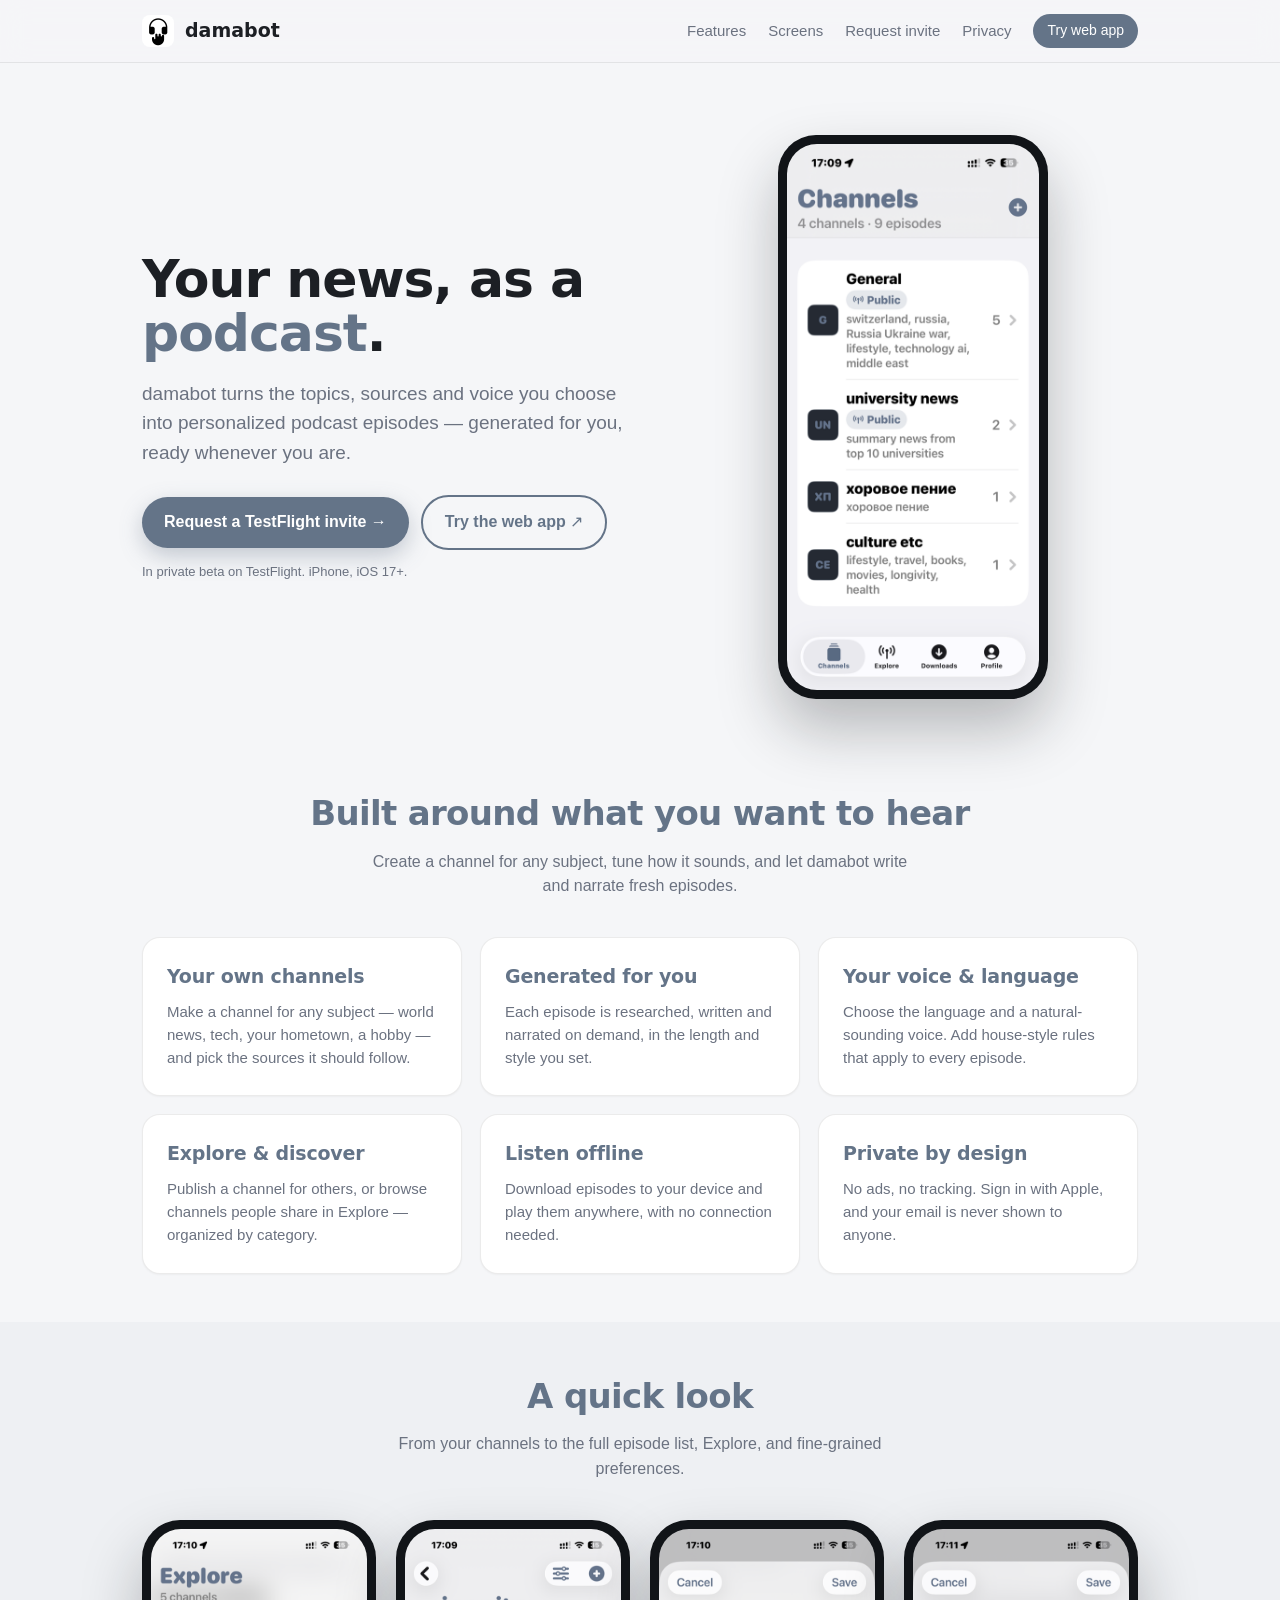
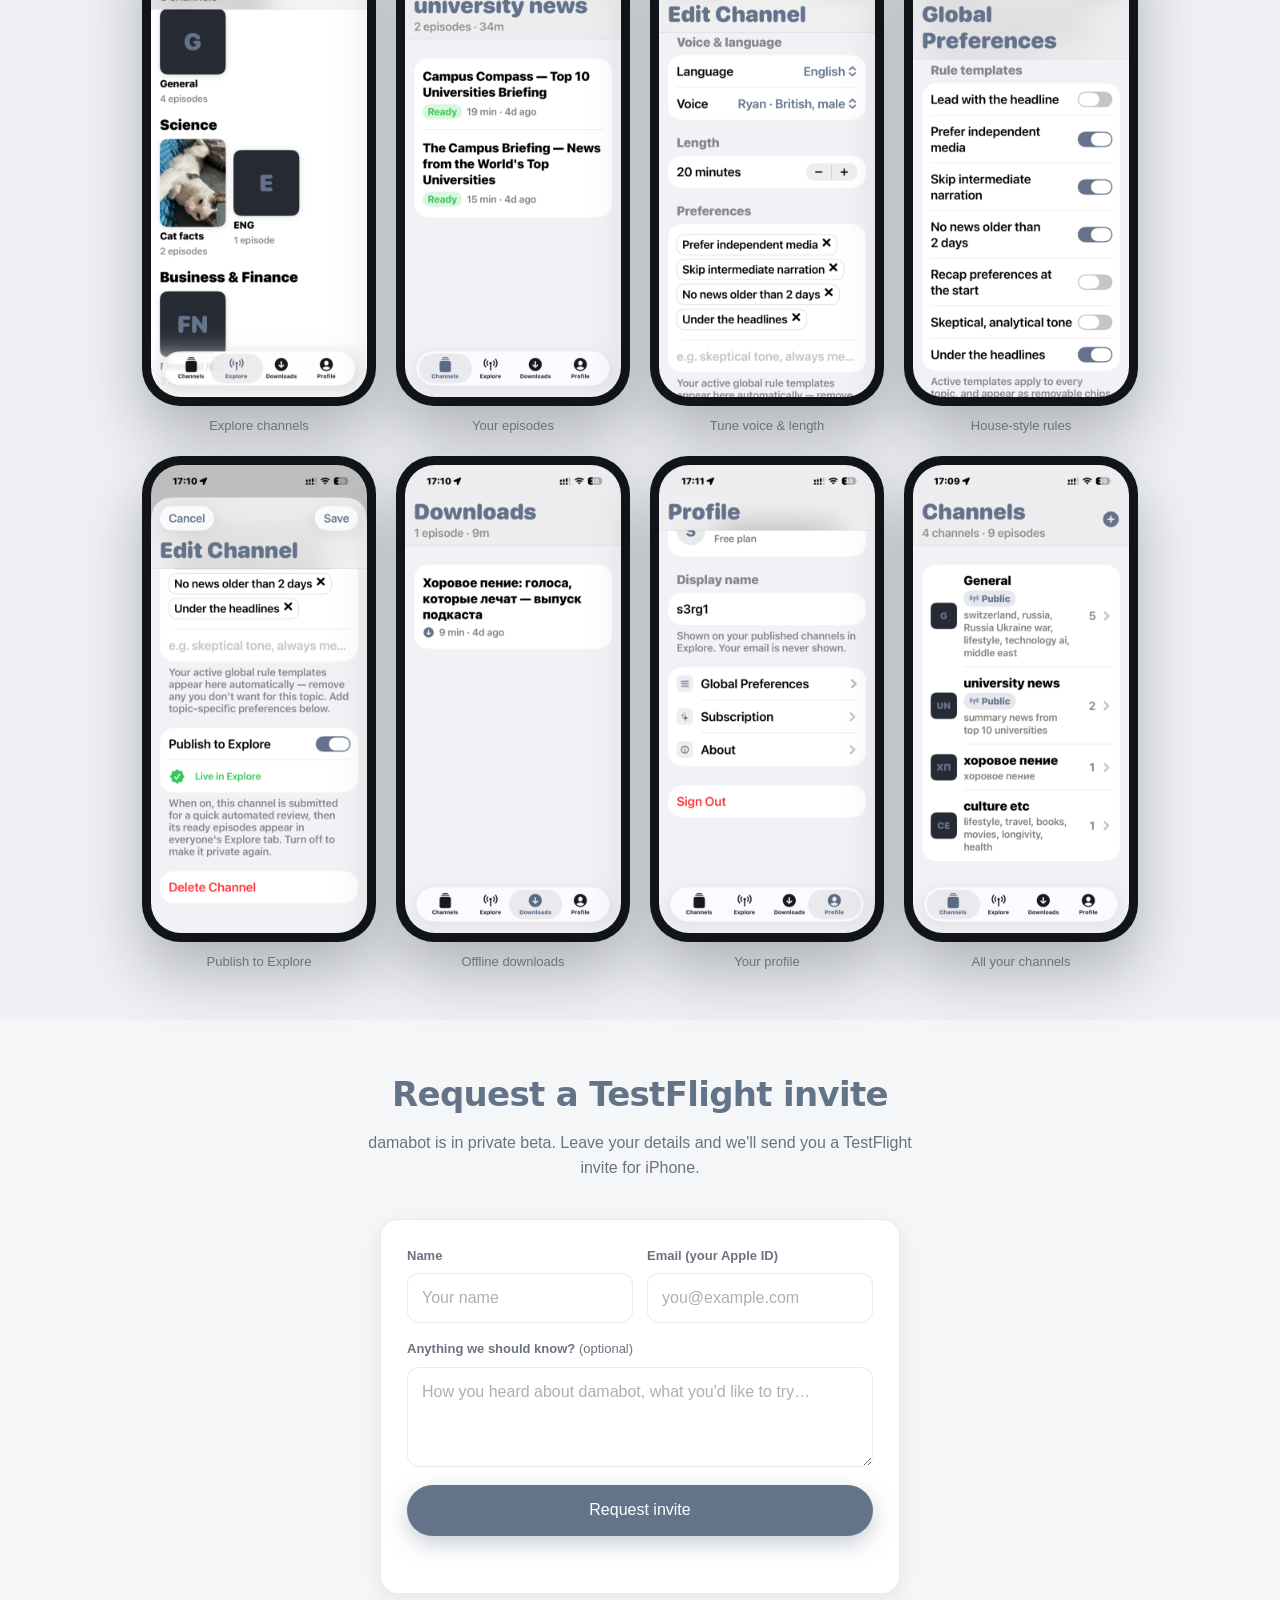
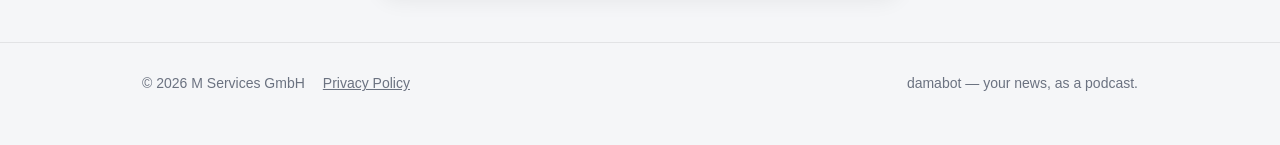
==== commit a8269a51: "Bump CSS cache-bust to v=4" ====
--- a/index.html
+++ b/index.html
@@ -10,7 +10,7 @@
   <meta property="og:title" content="damabot — your news, as a podcast" />
   <meta property="og:description" content="Personalized news podcasts, generated from the topics, sources and voices you choose." />
   <meta property="og:image" content="img/icon.png" />
-  <link rel="stylesheet" href="style.css?v=3" />
+  <link rel="stylesheet" href="style.css?v=4" />
 </head>
 <body>
   <header class="nav">
--- a/style.css
+++ b/style.css
@@ -40,7 +40,7 @@
 .nav .wrap { display: flex; align-items: center; gap: 14px; height: 62px; }
 .brand { display: flex; align-items: center; gap: 11px; font-family: var(--rounded); font-weight: 700; font-size: 19px; text-decoration: none; color: var(--ink); }
 .brand img { width: 32px; height: 32px; border-radius: 8px; }
-.nav nav { margin-left: auto; display: flex; gap: 22px; }
+.nav nav { margin-left: auto; display: flex; gap: 22px; align-items: center; }
 .nav nav a { text-decoration: none; color: var(--muted); font-weight: 500; font-size: 15px; }
 .nav nav a:hover { color: var(--ink); }
 
